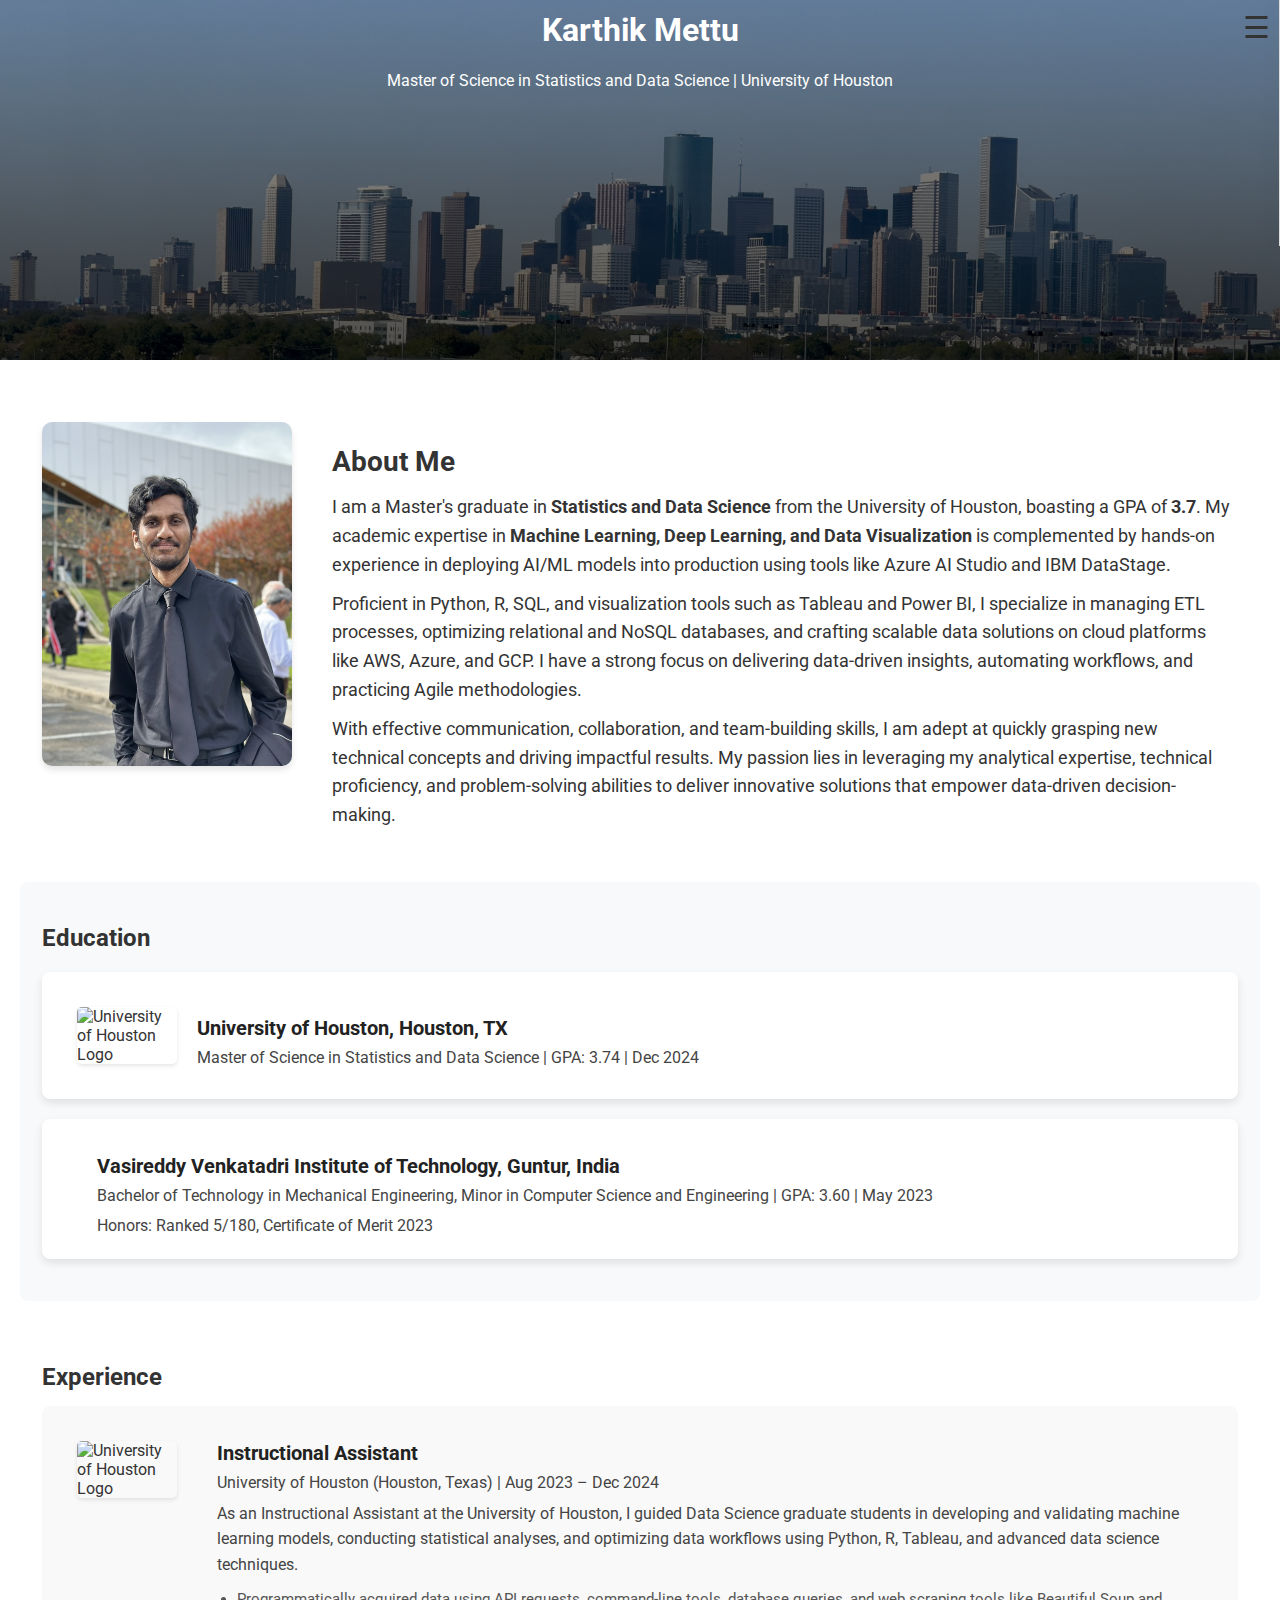
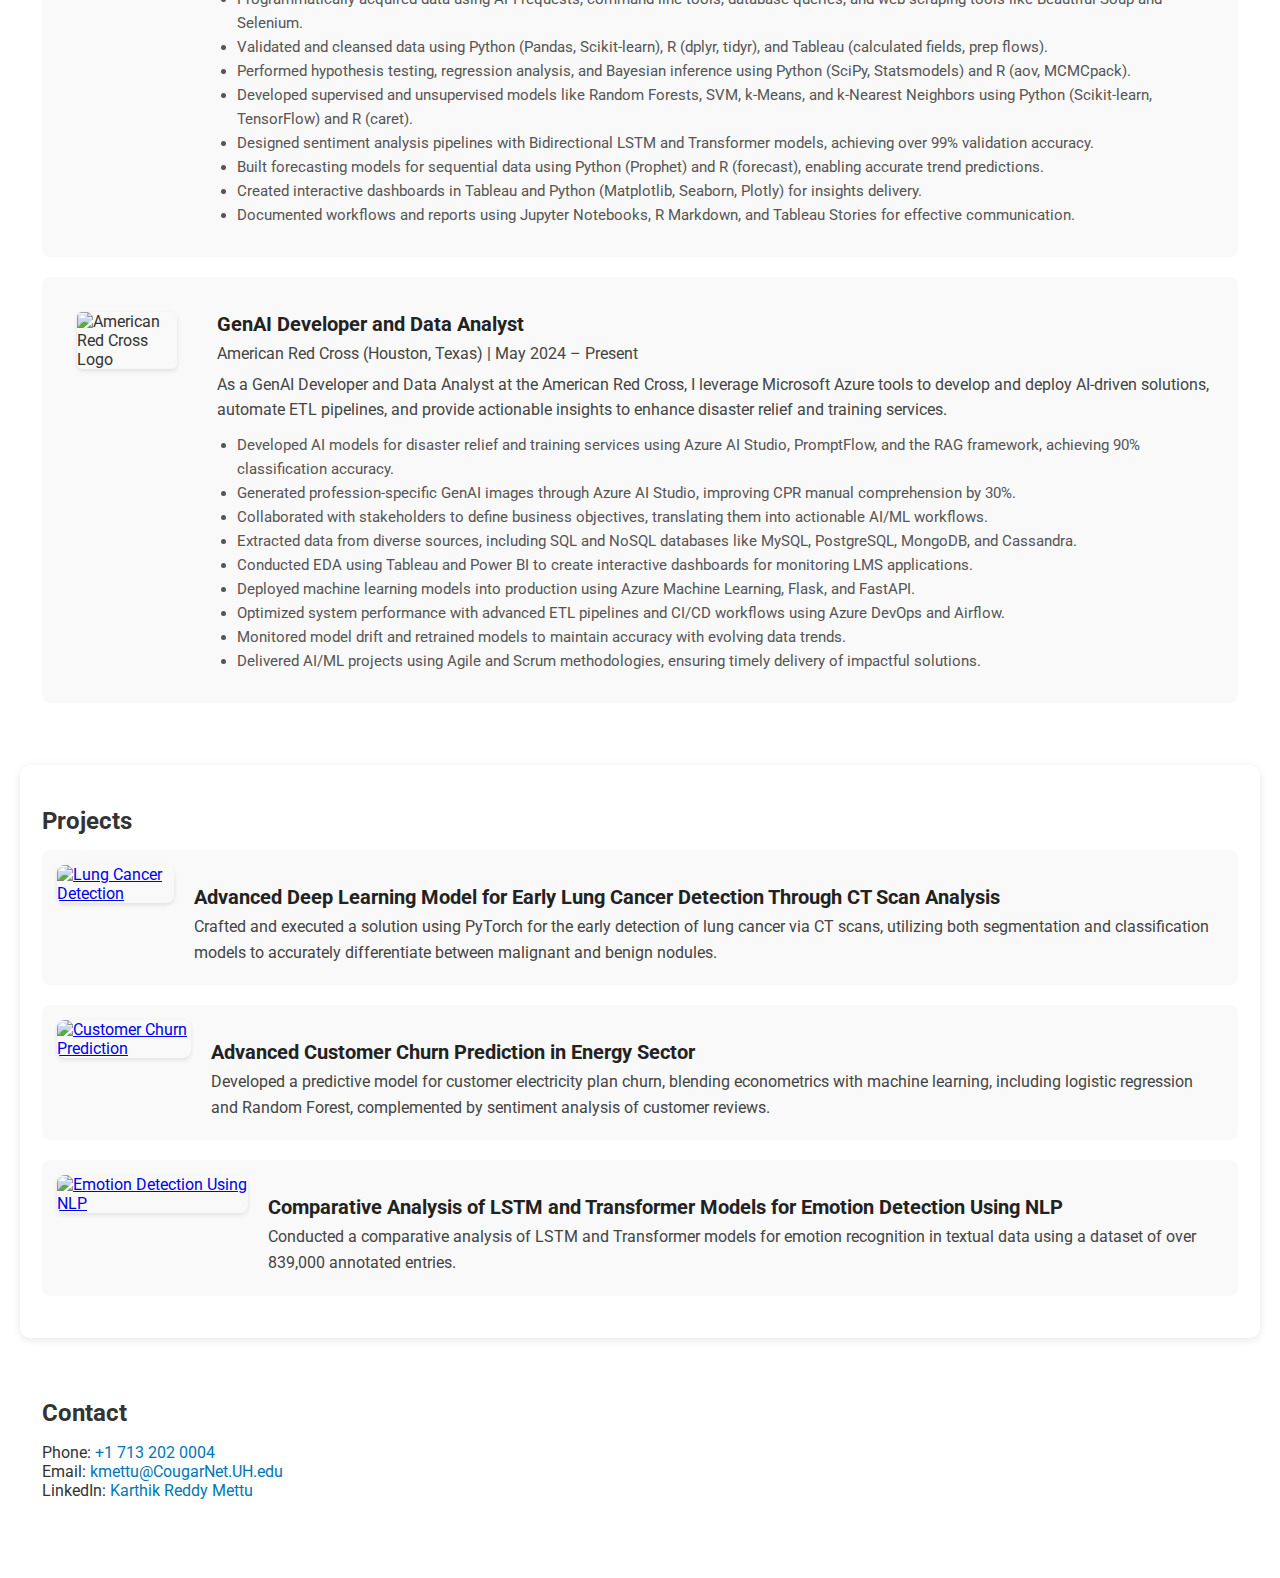
==== Files/index.html @ 7f6a50a9 "Add files via upload" ====
<!DOCTYPE html>
<html lang="en">
<head>
    <meta charset="UTF-8">
    <meta name="viewport" content="width=device-width, initial-scale=1.0">
    <title>Karthik Mettu - Personal Webpage</title>
    <link rel="stylesheet" href="styles.css">
    

</head>
<body>
    <div id="mySidenav" class="sidenav">
        <a href="#about">About Me</a>
        <a href="#education">Education</a>
        <a href="#experience">Experience</a>
        <a href="#projects">Projects</a>
        <a href="#contact">Contact</a>
    </div>
    <span style="font-size:30px; cursor:pointer; position:fixed; right:10px; top:10px; z-index:2000;" onclick="toggleNav()">☰</span>


    <header class="header-background">
        <div class="header-content">
            <div>
                <h1>Karthik Mettu</h1>
                <p>Master of Science in Statistics and Data Science | University of Houston</p>
            </div>
        </div>
    </header>
    <div class="container">
        <!-- Your sections go here -->
        <!-- Sections for About Me, Education, etc., go here -->
        
        <section id="about" class="section">
            <div class="about-container">
                <img src="Website_Cover_Pic.jpg" alt="Profile Picture" class="cover-pic">
                <div class="about-text">
                    <h2>About Me</h2>
                    <p>
                        I am a Master's graduate in<strong> Statistics and Data Science</strong> from the University of Houston, boasting a GPA of <strong>3.7</strong>. My academic expertise in <strong>Machine Learning, Deep Learning, and Data Visualization</strong> is complemented by hands-on experience in deploying AI/ML models into production using tools like Azure AI Studio and IBM DataStage.
                    </p>
                    <p>
                        Proficient in Python, R, SQL, and visualization tools such as Tableau and Power BI, I specialize in managing ETL processes, optimizing relational and NoSQL databases, and crafting scalable data solutions on cloud platforms like AWS, Azure, and GCP. I have a strong focus on delivering data-driven insights, automating workflows, and practicing Agile methodologies.
                    </p>
                    <p>
                        With effective communication, collaboration, and team-building skills, I am adept at quickly grasping new technical concepts and driving impactful results. My passion lies in leveraging my analytical expertise, technical proficiency, and problem-solving abilities to deliver innovative solutions that empower data-driven decision-making.
                    </p>
                    
                </div>
            </div>
        </section>
        
        
        
        
        
        
        
            

        
        <section id="education" class="section">
            <h2>Education</h2>
            <div class="education-entry">
                
                <div class="logo-container">
                    <img src="D:\MSDS UH FALL 23\Personal Website\NSM_Logo.png" alt="University of Houston Logo" style="width:100px;">
                </div>
                <div class="text-content">
                    <h3>University of Houston, Houston, TX</h3>
                    <p>Master of Science in Statistics and Data Science | GPA: 3.74 | Dec 2024</p>
                </div>
            </div>
            <div class="education-entry">
                <div class="logo-container">
                   
                </div>
                <div class="text-content">
                    <h3>Vasireddy Venkatadri Institute of Technology, Guntur, India</h3>
                    <p>Bachelor of Technology in Mechanical Engineering, Minor in Computer Science and Engineering | GPA: 3.60 | May 2023</p>
                    <p>Honors: Ranked 5/180, Certificate of Merit 2023</p>
                </div>
            </div>
        </section>
        
             
                
        
        
        
            <section id="experience" class="section">
                <h2 class="section-title">Experience</h2>
            
                <!-- Experience Entry 1: Instructional Assistant -->
                <div class="experience-entry">
                    <div class="logo-container">
                        <img src="D:\MSDS UH FALL 23\Personal Website\uh_red.png" alt="University of Houston Logo" style="width:100px;">
                    </div>
                    <div class="text-content">
                        <h3>Instructional Assistant</h3>
                        <p>University of Houston (Houston, Texas) | Aug 2023 – Dec 2024</p>
                        <p>
                            As an Instructional Assistant at the University of Houston, I guided Data Science graduate students in developing and validating machine learning models, conducting statistical analyses, and optimizing data workflows using Python, R, Tableau, and advanced data science techniques.
                        </p>
                        <ul>
                            <li>Programmatically acquired data using API requests, command-line tools, database queries, and web scraping tools like Beautiful Soup and Selenium.</li>
                            <li>Validated and cleansed data using Python (Pandas, Scikit-learn), R (dplyr, tidyr), and Tableau (calculated fields, prep flows).</li>
                            <li>Performed hypothesis testing, regression analysis, and Bayesian inference using Python (SciPy, Statsmodels) and R (aov, MCMCpack).</li>
                            <li>Developed supervised and unsupervised models like Random Forests, SVM, k-Means, and k-Nearest Neighbors using Python (Scikit-learn, TensorFlow) and R (caret).</li>
                            <li>Designed sentiment analysis pipelines with Bidirectional LSTM and Transformer models, achieving over 99% validation accuracy.</li>
                            <li>Built forecasting models for sequential data using Python (Prophet) and R (forecast), enabling accurate trend predictions.</li>
                            <li>Created interactive dashboards in Tableau and Python (Matplotlib, Seaborn, Plotly) for insights delivery.</li>
                            <li>Documented workflows and reports using Jupyter Notebooks, R Markdown, and Tableau Stories for effective communication.</li>
                        </ul>
                    </div>
                </div>
            
                <!-- Experience Entry 2: GenAI Developer and Data Analyst -->
                <div class="experience-entry">
                    <div class="logo-container">
                        <img src="D:\MSDS UH FALL 23\Personal Website\red_cross.jpeg" alt="American Red Cross Logo" style="width:100px;">
                    </div>
                    <div class="text-content">
                        <h3>GenAI Developer and Data Analyst</h3>
                        <p>American Red Cross (Houston, Texas) | May 2024 – Present</p>
                        <p>
                            As a GenAI Developer and Data Analyst at the American Red Cross, I leverage Microsoft Azure tools to develop and deploy AI-driven solutions, automate ETL pipelines, and provide actionable insights to enhance disaster relief and training services.
                        </p>
                        <ul>
                            <li>Developed AI models for disaster relief and training services using Azure AI Studio, PromptFlow, and the RAG framework, achieving 90% classification accuracy.</li>
                            <li>Generated profession-specific GenAI images through Azure AI Studio, improving CPR manual comprehension by 30%.</li>
                            <li>Collaborated with stakeholders to define business objectives, translating them into actionable AI/ML workflows.</li>
                            <li>Extracted data from diverse sources, including SQL and NoSQL databases like MySQL, PostgreSQL, MongoDB, and Cassandra.</li>
                            <li>Conducted EDA using Tableau and Power BI to create interactive dashboards for monitoring LMS applications.</li>
                            <li>Deployed machine learning models into production using Azure Machine Learning, Flask, and FastAPI.</li>
                            <li>Optimized system performance with advanced ETL pipelines and CI/CD workflows using Azure DevOps and Airflow.</li>
                            <li>Monitored model drift and retrained models to maintain accuracy with evolving data trends.</li>
                            <li>Delivered AI/ML projects using Agile and Scrum methodologies, ensuring timely delivery of impactful solutions.</li>
                        </ul>
                    </div>
                </div>
            </section>
            
        
            <section id="projects" class="section">
                <h2 class="section-title">Projects</h2>
            
                <!-- Project 1 -->
                <div class="project-entry">
                    <a href="https://github.com/your-repo/Lung-Cancer-Detection" target="_blank">
                        <img src="path_to_cover_image_1.jpg" alt="Lung Cancer Detection" class="project-cover">
                    </a>
                    <div class="text-content">
                        <h3>Advanced Deep Learning Model for Early Lung Cancer Detection Through CT Scan Analysis</h3>
                        <p>
                            Crafted and executed a solution using PyTorch for the early detection of lung cancer via CT scans,
                            utilizing both segmentation and classification models to accurately differentiate between malignant
                            and benign nodules.
                        </p>
                    </div>
                </div>
            
                <!-- Project 2 -->
                <div class="project-entry">
                    <a href="https://github.com/your-repo/Customer-Churn-Prediction" target="_blank">
                        <img src="path_to_cover_image_2.jpg" alt="Customer Churn Prediction" class="project-cover">
                    </a>
                    <div class="text-content">
                        <h3>Advanced Customer Churn Prediction in Energy Sector</h3>
                        <p>
                            Developed a predictive model for customer electricity plan churn, blending econometrics with machine
                            learning, including logistic regression and Random Forest, complemented by sentiment analysis of
                            customer reviews.
                        </p>
                    </div>
                </div>
            
                <!-- Project 3 -->
                <div class="project-entry">
                    <a href="https://github.com/your-repo/Emotion-Detection-NLP" target="_blank">
                        <img src="path_to_cover_image_3.jpg" alt="Emotion Detection Using NLP" class="project-cover">
                    </a>
                    <div class="text-content">
                        <h3>Comparative Analysis of LSTM and Transformer Models for Emotion Detection Using NLP</h3>
                        <p>
                            Conducted a comparative analysis of LSTM and Transformer models for emotion recognition in textual data
                            using a dataset of over 839,000 annotated entries.
                        </p>
                    </div>
                </div>
            
                <!-- Add more projects here with the same structure -->
            </section>
            
        
       


        <section id="contact" class="section"> 
            <h2 class="section-title">Contact</h2>
            <p class="contact-info">
                Phone: <a href="tel:+17132020004">+1 713 202 0004</a><br>
                Email: <a href="mailto:kmettu@CougarNet.UH.edu">kmettu@CougarNet.UH.edu</a><br>
                LinkedIn: <a href="https://www.linkedin.com/in/karthik-reddy-mettu-62b419192/" target="_blank">Karthik Reddy Mettu</a>
            </p>
        </section>
        <!-- Other sections remain unchanged -->
    </div>
    <script src="scripts.js"></script>

</body>
</html>
---- Files/styles.css ----
@import url('https://fonts.googleapis.com/css2?family=Open+Sans:wght@300;400;700&display=swap');
@import url('https://fonts.googleapis.com/css2?family=Roboto:wght@300;400;700&display=swap');


body {
    font-family: 'Roboto', sans-serif;
    margin: 0;
    padding: 0;
    background-color: #fff;
    color: #333;
}

.header-background {
    background: url('path_to_your_background_image.jpg') no-repeat center center;
    background-size: cover;
    color: #fff;
    padding: 180px 50px;
    position: relative;
    overflow: hidden;
}


.header-background {
    background: url('Downtown_Houston_Click_Cropped.jpg') no-repeat center center;
    background-size: cover;
    color: #fff;
    padding: 180px 50px;
    position: relative;
    overflow: hidden;
}

.header-background::before {
    content: "";
    position: absolute;
    top: 0;
    right: 0;
    bottom: 0;
    left: 0;
    background: linear-gradient(to bottom, rgba(0,0,0,0.3) 0%, rgba(0,0,0,0.7) 100%);
    z-index: 0;
}

.header-content {
    position: relative;
    display: flex;
    justify-content: center;
    align-items: center;
    width: 100%;
    text-align: center;
    z-index: 1;
    padding: 10px 0;
    margin-top: -200px;
}

nav {
    position: sticky;
    top: 0;
    background-color: rgba(0, 0, 0, 0.75);
    z-index: 1000;
    width: 100%;
}

nav a {
    float: left;
    display: block;
    color: #fff;
    text-align: center;
    padding: 14px 30px;
    text-decoration: none;
    margin-right: 10px;
    text-shadow: 0 1px 3px rgba(0, 0, 0, 0.5);
    transition: background-color 0.3s, transform 0.3s;
}

nav a:hover {
    background-color: #e63946;
    transform: translateY(-2px);
}

.container {
    padding: 20px;
}

.flex-container {
    display: flex;
    align-items: center;
    justify-content: flex-start;
    width: 100%;
}



.contact-info a {
    color: #0077b6;
    text-decoration: none;
}

.contact-info a:hover {
    text-decoration: underline;
}

.sidenav {
    width: 0;
    height: auto;
    position: fixed;
    right: 0;
    top: 0;
    background-color: rgba(255, 255, 255, 0.95);
    overflow-x: hidden;
    transition: width 0.5s;
    padding-top: 20px;
    box-shadow: -5px 0 15px rgba(0, 0, 0, 0.2);
    border-left: 1px solid #ddd;
    z-index: 2000;
}

.sidenav a {
    padding: 10px 15px;
    text-decoration: none;
    font-size: 18px;
    color: #333;
    display: block;
    transition: color 0.3s, background-color 0.3s;
}

.sidenav a:hover {
    color: #000;
    background-color: #e0e0e0;
}

#mySidenav:hover {
    background-color: rgba(255, 255, 255, 1);
}

span {
    font-size: 30px;
    cursor: pointer;
    position: fixed;
    right: 10px;
    top: 10px;
    z-index: 2100;
}

#education {
    background-color: #f8f9fa;
    padding: 20px;
    border-radius: 8px;
}

#education .section-title {
    color: #2c3e50;
    border-bottom: 2px solid #2980b9;
    padding-bottom: 10px;
    margin-bottom: 20px;
    font-size: 24px; /* Ensure visibility and distinction */
}

.education-entry {
    display: flex;
    align-items: center;
    background-color: #ffffff;
    padding: 15px;
    border-radius: 8px;
    box-shadow: 0 4px 8px rgba(0,0,0,0.1);
    margin-bottom: 20px;
}

.logo-container {
    padding: 20px;
    display: flex;
    justify-content: center;
    align-items: center;
}

.university-logo {
    width: 100px;
    height: auto;
    border-radius: 50%;
}

.text-content {
    flex-grow: 1;
}

.text-content h3 {
    color: #34495e;
    font-size: 18px;
}

.text-content p {
    color: #7f8c8d;
    font-size: 16px;
    line-height: 1.6;
}

/* Base styles for sections */


/* Hover styles to focus a section */
/* Base styles for sections */
/* Base styles for sections */
/* Base styles for sections */
.section {
    background-color: #ffffff;  /* White background for clarity */
    padding: 20px;
    margin-bottom: 20px;
    border-radius: 8px;
    border: 2px solid transparent; /* Maintain layout consistency */
    box-shadow: 0 2px 6px rgba(0,0,0,0.1); /* Subtle shadow for depth */
    transition: transform 0.3s ease, box-shadow 0.3s ease, border-color 0.3s ease; /* Smooth transitions */
}

/* Hover styles to focus a section */
.section:hover {
    transform: scale(1.03);  /* Slightly enlarge the section */
    box-shadow: 0 4px 12px rgba(0,0,0,0.15);  /* Enhanced shadow for a "lifted" effect */
    background-color: #f9f9f9;  /* Very light grey background to subtly highlight */
    background: linear-gradient(to right, #AFCBFF, #E0FFFF); /* Gradient from pastel blue to light cyan */
    border-color: #B0E0E6; /* Complementary soft cyan border */
}

	
}






/* About Section */
/* Container for About Section */

/* General Body Styling */
body {
    font-family: 'Roboto', sans-serif;
    margin: 0;
    padding: 0;
    background-color: #ffffff; /* White background */
    color: #333; /* Default text color */
}

/* About Section Styling */
.section {
    padding: 20px; /* Unified padding for the section */
    margin: 20px auto; /* Center section and add margin around */
    background-color: #ffffff; /* Default white background */
    border-radius: 10px; /* Smooth rounded corners */
    box-shadow: none; /* No shadow by default */
    max-width: 1200px; /* Centered content with restricted width */
    transition: all 0.3s ease; /* Smooth transition for hover effect */
}

/* Hover Effect for Section */
.section:hover {
    background: linear-gradient(to right, #AFCBFF, #E0FFFF); /* Light gradient on hover */
    box-shadow: 0 4px 12px rgba(0, 0, 0, 0.2); /* Add shadow on hover */
    transform: scale(1.02); /* Slight zoom effect */
}

/* About Container */
.about-container {
    display: flex; /* Align items horizontally */
    flex-direction: row; /* Ensure horizontal layout */
    align-items: flex-start; /* Align items to the top */
    justify-content: flex-start; /* Align items to the left */
    gap: 40px; /* Add space between the image and the text */
}

/* Image Styling */
.cover-pic {
    width: 250px; /* Fixed image width */
    height: auto; /* Maintain aspect ratio */
    border-radius: 10px; /* Rounded image corners */
    object-fit: cover; /* Ensure proper image fit */
    flex-shrink: 0; /* Prevent the image from shrinking */
    box-shadow: 0 4px 6px rgba(0, 0, 0, 0.1); /* Subtle shadow for the image */
}

/* Text Styling */
.about-text {
    flex: 1; /* Allow the text container to fill remaining space */
    max-width: 900px; /* Restrict the width of the text */
}

.about-text h2 {
    margin-bottom: 15px;
    font-size: 28px; /* Larger font size for the heading */
    font-weight: bold;
    color: #333; /* Darker text color for contrast */
}

.about-text p {
    margin: 10px 0;
    font-size: 18px; /* Slightly larger font size */
    line-height: 1.6; /* Increase line height for readability */
}

/* Responsive Adjustments */
@media (max-width: 768px) {
    .about-container {
        flex-direction: column; /* Stack the image and text vertically */
        align-items: center; /* Center align the items */
        text-align: center; /* Center align text */
    }

    .cover-pic {
        width: 200px; /* Adjust image size for smaller screens */
        margin-bottom: 20px; /* Add space below the image */
    }

    .about-text {
        max-width: 100%; /* Allow text to take the full width */
    }
}

/* General Styling for the Section */


/* Section Title */
.section-title {
    font-size: 24px;
    font-weight: bold;
    margin-bottom: 15px;
    color: #333; /* Dark text for good readability */
}

/* Experience Entry */
.experience-entry {
    display: flex;
    align-items: flex-start;
    gap: 20px;
    margin-bottom: 20px;
    padding: 15px;
    border-radius: 8px; /* Smooth rounded corners */
    background-color: #f9f9f9; /* Light gray background for default state */
    transition: all 0.3s ease; /* Smooth hover transition */
}

/* Hover Effect for Experience Entry */
.experience-entry:hover {
    background-color: #e6f4ff; /* Light blue background for hover state */
    box-shadow: 0 4px 12px rgba(0, 0, 0, 0.15); /* Slightly elevated shadow */
    transform: scale(1.02); /* Slight zoom on hover */
}

/* Logo Styling */
.logo-container img {
    width: 80px; /* Smaller logo size for minimalistic look */
    height: auto;
    border-radius: 5px; /* Slightly rounded logo edges */
    box-shadow: 0 2px 4px rgba(0, 0, 0, 0.1); /* Subtle shadow for logos */
}

/* Text Content Styling */
.text-content h3 {
    font-size: 20px;
    font-weight: bold;
    margin-bottom: 5px;
    color: #222; /* Slightly darker text for better readability */
}

.text-content p {
    margin: 5px 0;
    font-size: 16px;
    line-height: 1.6;
    color: #444; /* Neutral gray for body text */
}

.text-content ul {
    margin-top: 10px;
    padding-left: 20px;
    font-size: 15px;
    line-height: 1.6;
    color: #555; /* Slightly darker gray for list items */
}

/* Responsive Design */
@media (max-width: 768px) {
    .experience-entry {
        flex-direction: column; /* Stack content vertically on small screens */
        align-items: center; /* Center-align items */
        text-align: center;
    }

    .logo-container img {
        width: 60px; /* Smaller logos for smaller screens */
        margin-bottom: 10px;
    }

    .text-content h3 {
        font-size: 18px;
    }

    .text-content ul {
        text-align: left; /* Keep list alignment consistent */
    }
}


/* General Styling for Project Section */
#projects {
    padding: 20px;
    margin: 20px auto;
    max-width: 1200px;
    background-color: #ffffff;
    border-radius: 10px;
    box-shadow: 0 2px 8px rgba(0, 0, 0, 0.1);
}

/* Styling for Project Entries */
.project-entry {
    display: flex;
    align-items: flex-start;
    gap: 20px;
    margin-bottom: 20px;
    padding: 15px;
    border-radius: 8px;
    background-color: #f9f9f9;
    transition: all 0.3s ease;
}

/* Hover Effect for Project Entry */
.project-entry:hover {
    background-color: #e6f4ff;
    box-shadow: 0 4px 12px rgba(0, 0, 0, 0.15);
    transform: scale(1.02);
}

/* Cover Image Styling */
.project-cover {
    width: 200px;
    height: 150px;
    border-radius: 8px;
    object-fit: cover;
    box-shadow: 0 2px 4px rgba(0, 0, 0, 0.1);
    transition: all 0.3s ease;
}

/* Hover Effect for Cover Image */
.project-entry:hover .project-cover {
    box-shadow: 0 4px 8px rgba(0, 0, 0, 0.2);
    transform: scale(1.05);
}

/* Text Content Styling */
.text-content h3 {
    font-size: 20px;
    font-weight: bold;
    margin-bottom: 5px;
    color: #222;
}

.text-content p {
    margin: 5px 0;
    font-size: 16px;
    line-height: 1.6;
    color: #444;
}

/* Responsive Design */
@media (max-width: 768px) {
    .project-entry {
        flex-direction: column;
        align-items: center;
        text-align: center;
    }

    .project-cover {
        width: 100%;
        height: auto;
        margin-bottom: 10px;
    }
}
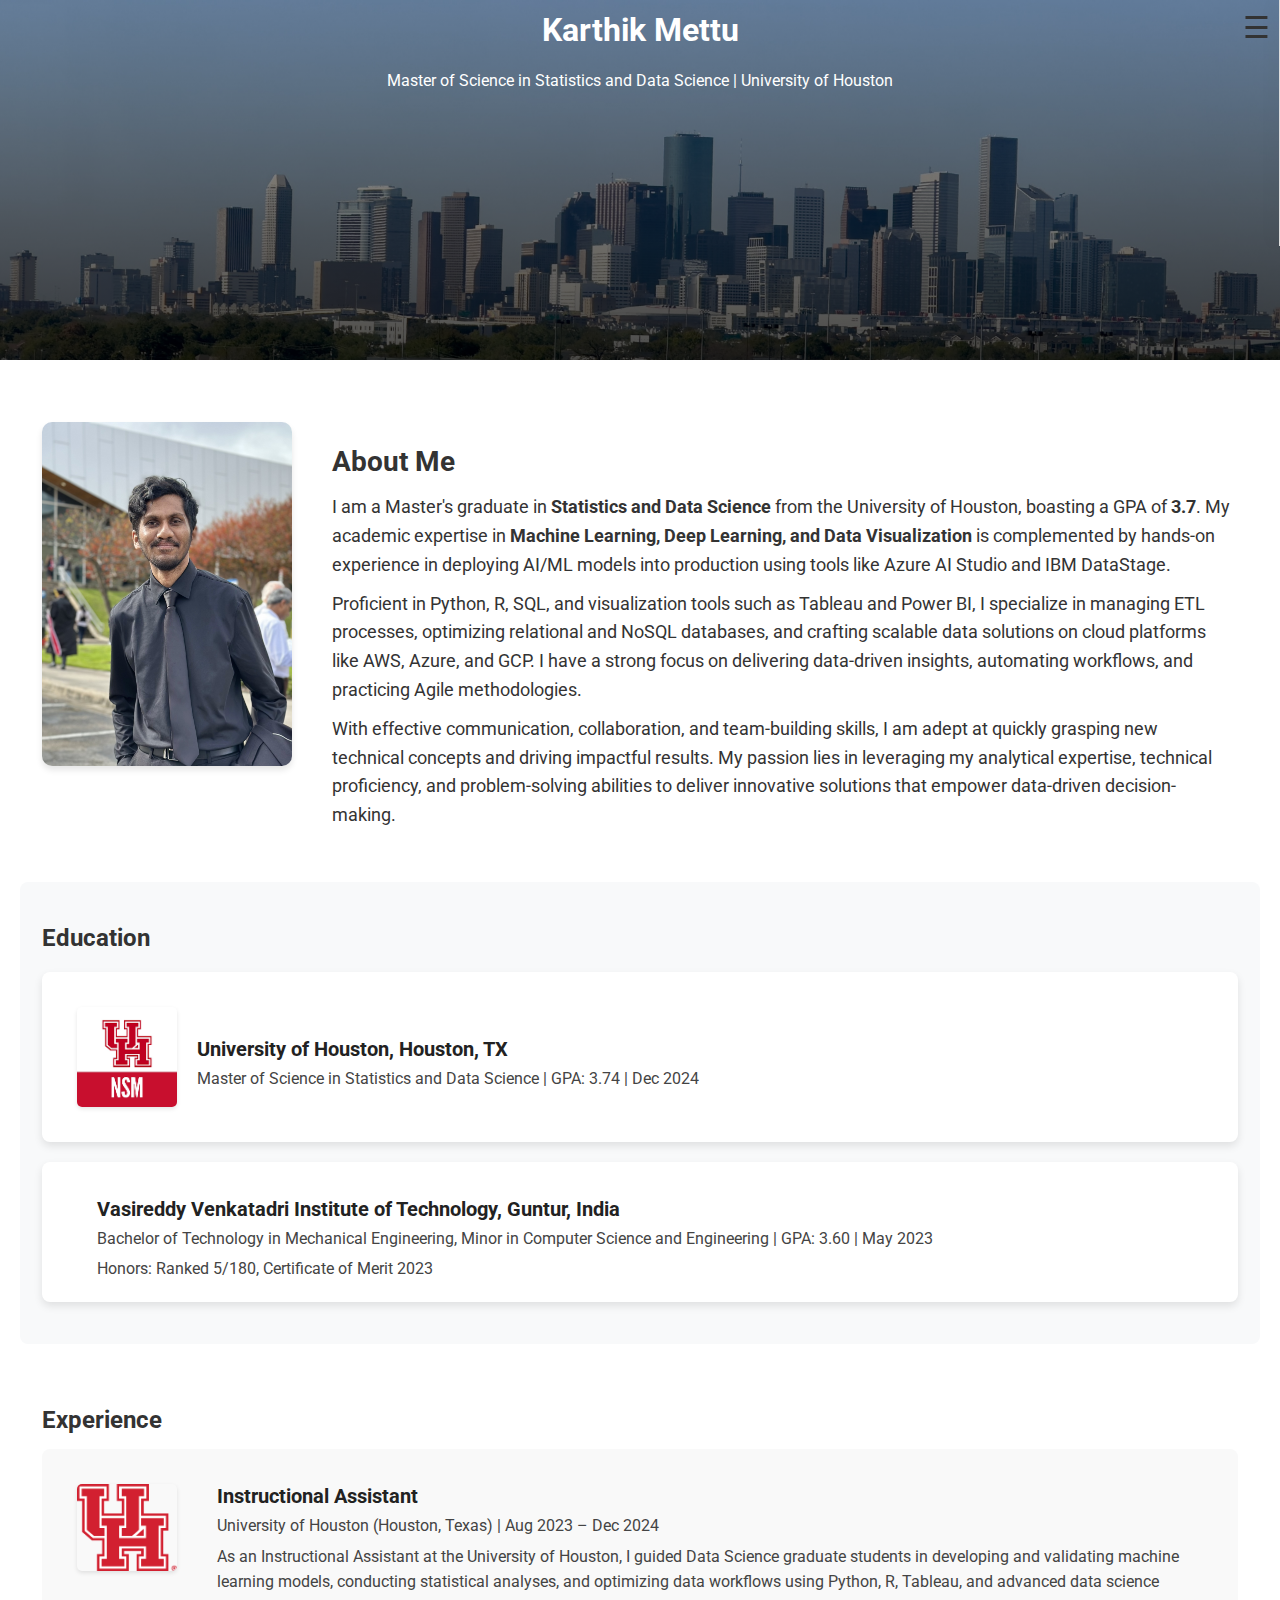
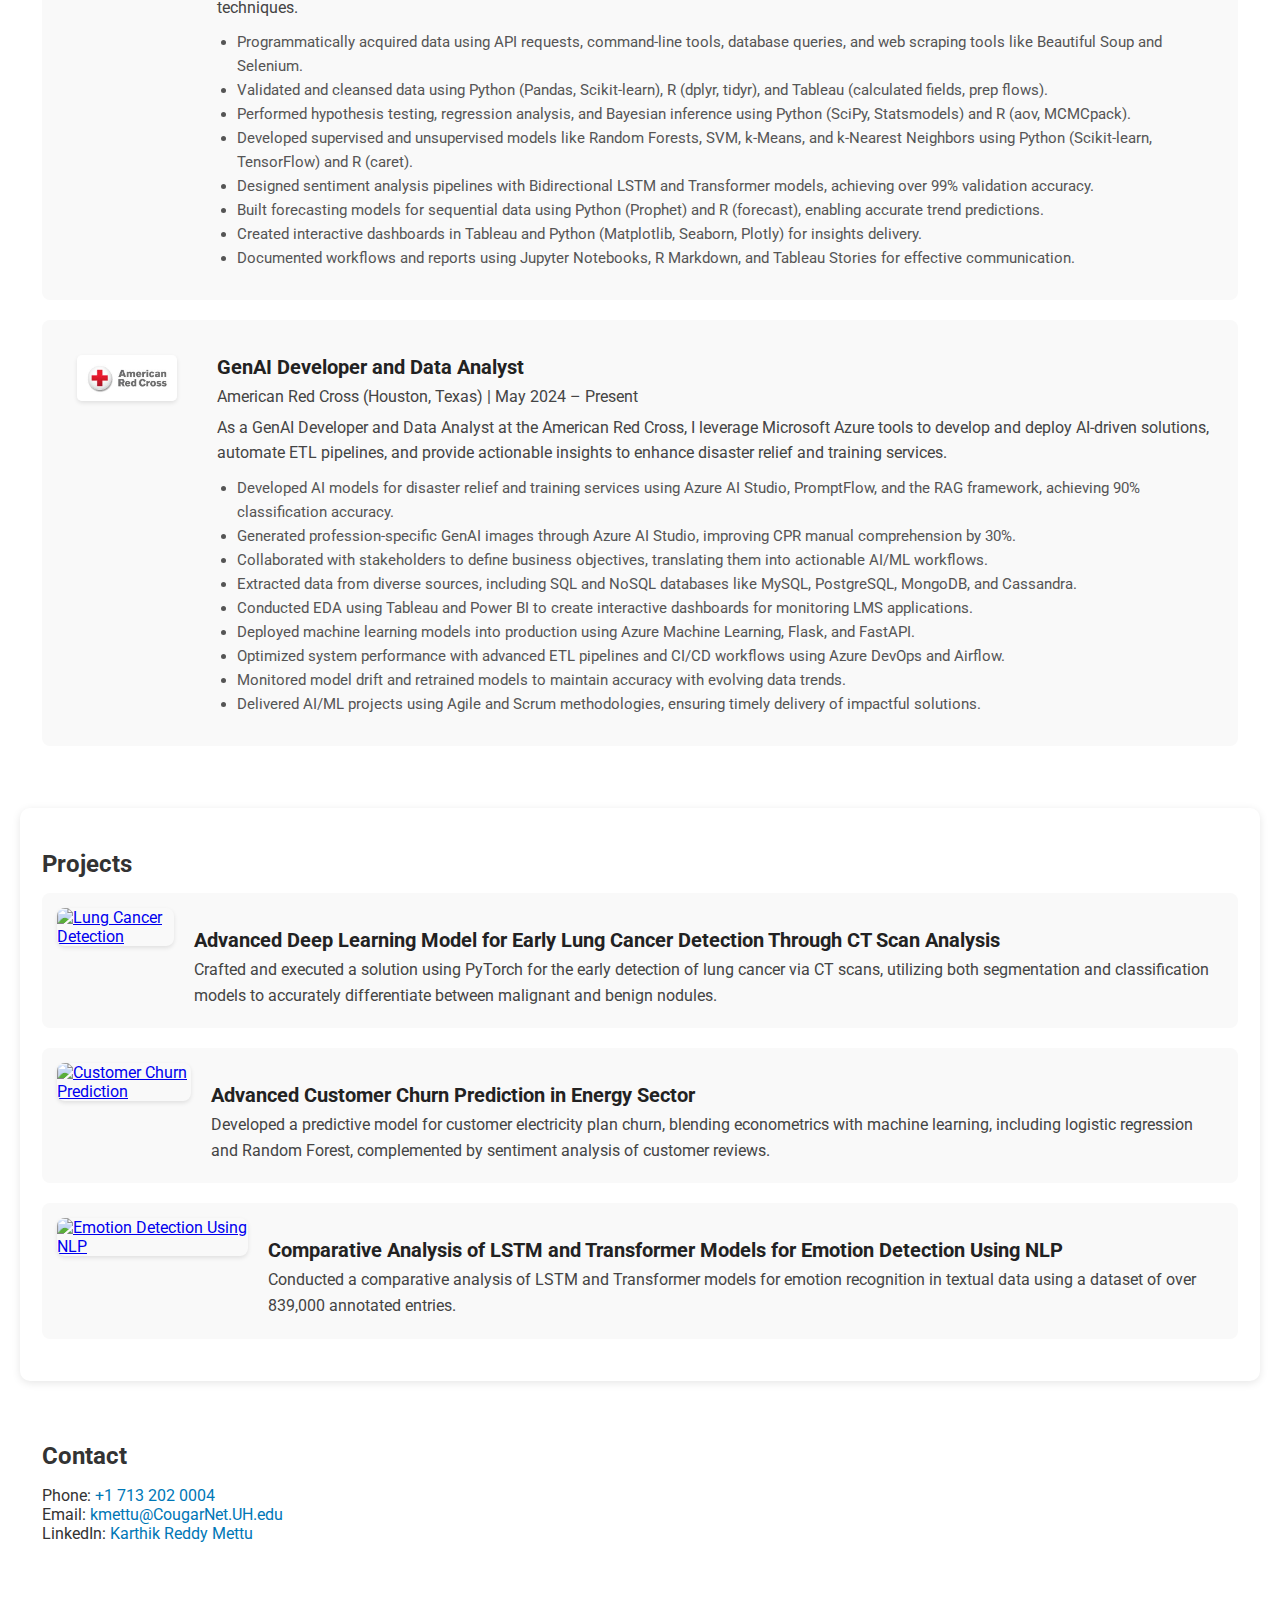
==== commit 0370b8ca: "Update index.html" ====
--- a/Files/index.html
+++ b/Files/index.html
@@ -64,7 +64,7 @@
             <div class="education-entry">
                 
                 <div class="logo-container">
-                    <img src="D:\MSDS UH FALL 23\Personal Website\NSM_Logo.png" alt="University of Houston Logo" style="width:100px;">
+                    <img src="NSM_Logo.png" alt="University of Houston Logo" style="width:100px;">
                 </div>
                 <div class="text-content">
                     <h3>University of Houston, Houston, TX</h3>
@@ -94,7 +94,7 @@
                 <!-- Experience Entry 1: Instructional Assistant -->
                 <div class="experience-entry">
                     <div class="logo-container">
-                        <img src="D:\MSDS UH FALL 23\Personal Website\uh_red.png" alt="University of Houston Logo" style="width:100px;">
+                        <img src="uh_red.png" alt="University of Houston Logo" style="width:100px;">
                     </div>
                     <div class="text-content">
                         <h3>Instructional Assistant</h3>
@@ -118,7 +118,7 @@
                 <!-- Experience Entry 2: GenAI Developer and Data Analyst -->
                 <div class="experience-entry">
                     <div class="logo-container">
-                        <img src="D:\MSDS UH FALL 23\Personal Website\red_cross.jpeg" alt="American Red Cross Logo" style="width:100px;">
+                        <img src="red_cross.jpeg" alt="American Red Cross Logo" style="width:100px;">
                     </div>
                     <div class="text-content">
                         <h3>GenAI Developer and Data Analyst</h3>
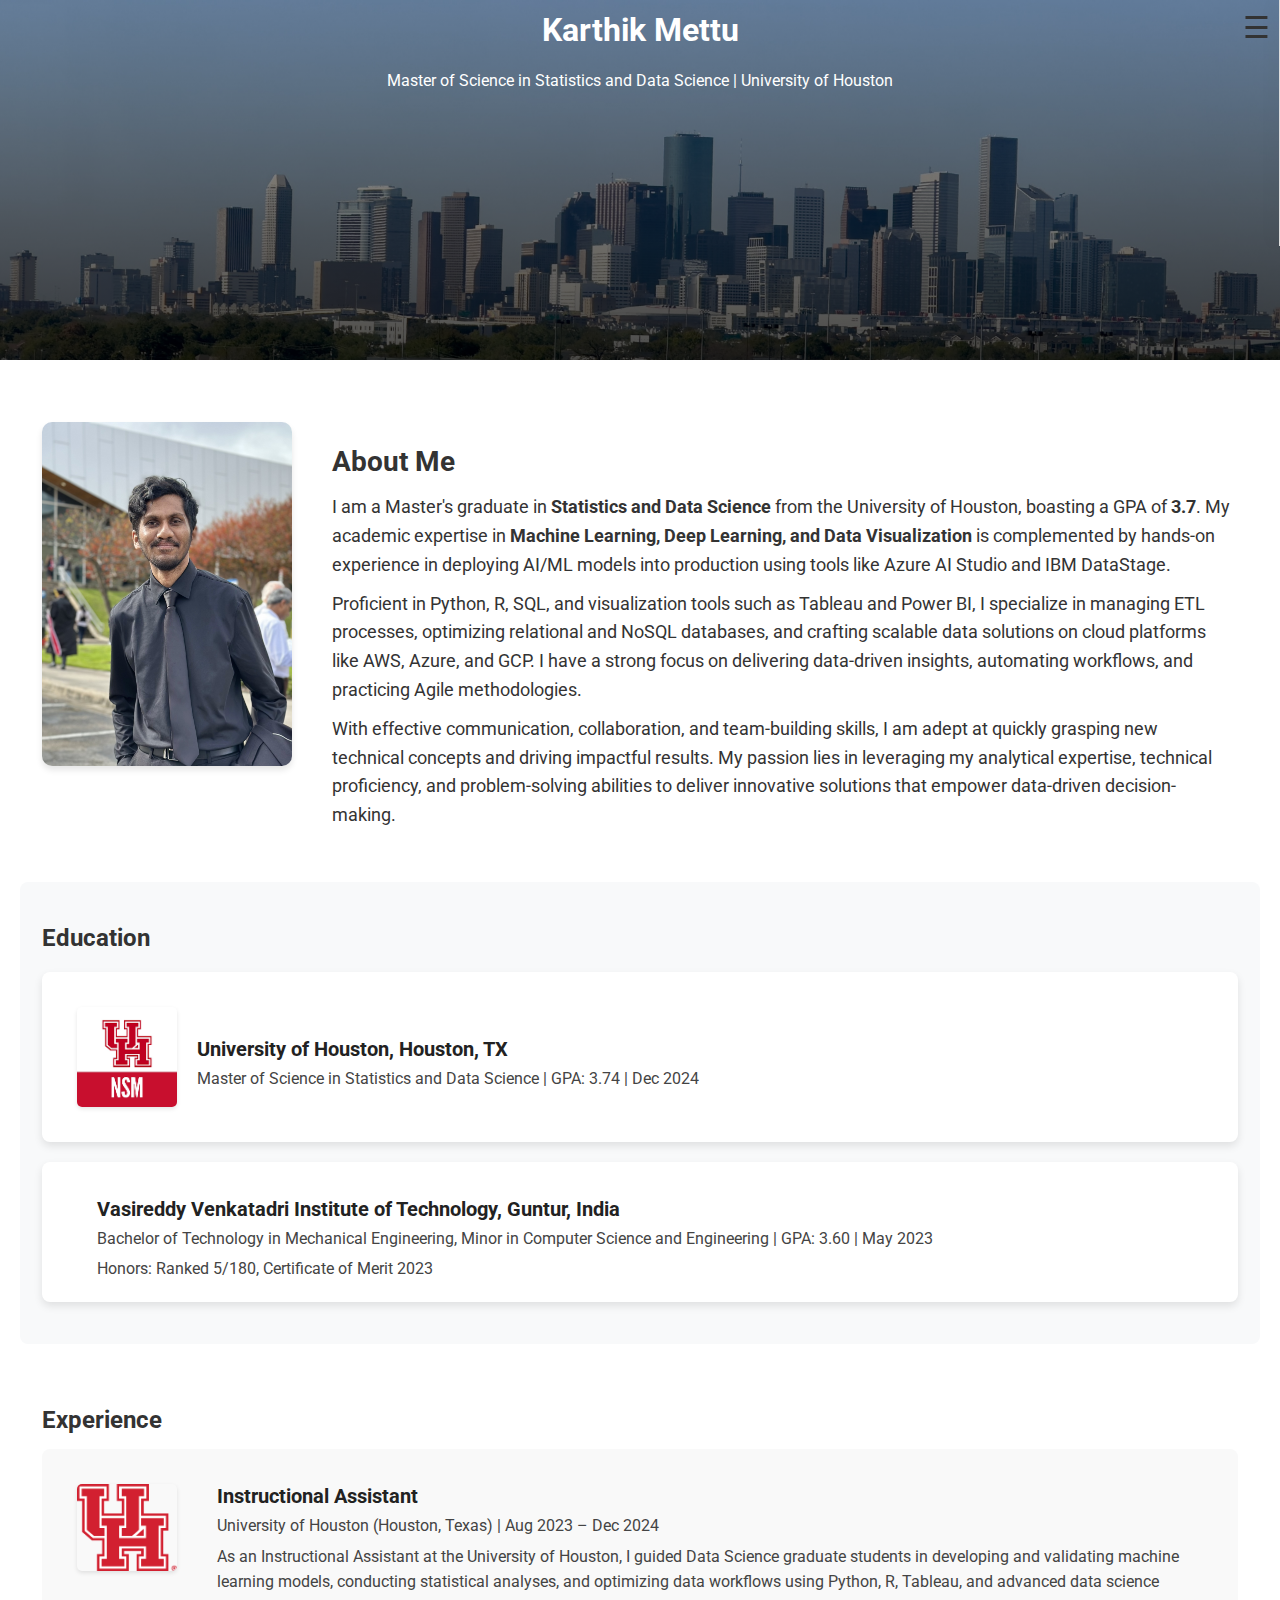
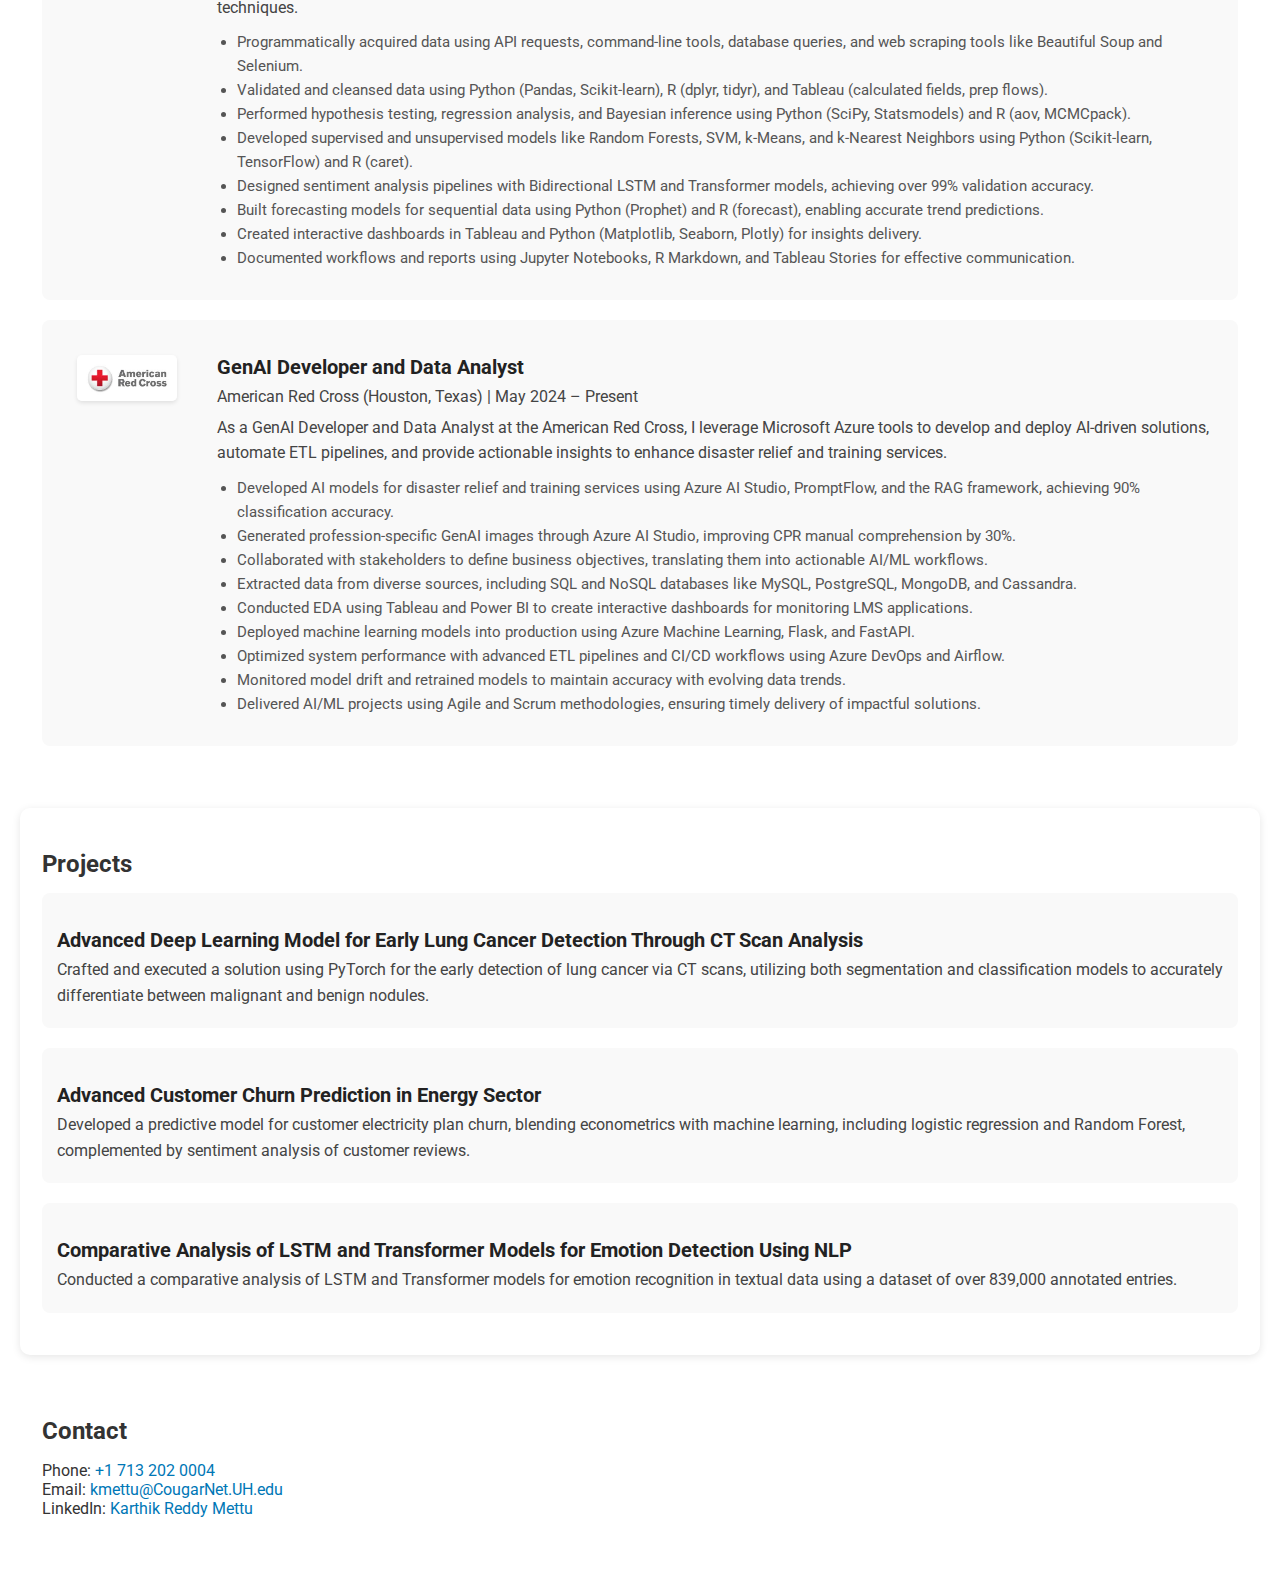
==== commit 84d6f3f1: "Update index.html" ====
--- a/Files/index.html
+++ b/Files/index.html
@@ -147,8 +147,7 @@
             
                 <!-- Project 1 -->
                 <div class="project-entry">
-                    <a href="https://github.com/your-repo/Lung-Cancer-Detection" target="_blank">
-                        <img src="path_to_cover_image_1.jpg" alt="Lung Cancer Detection" class="project-cover">
+                   
                     </a>
                     <div class="text-content">
                         <h3>Advanced Deep Learning Model for Early Lung Cancer Detection Through CT Scan Analysis</h3>
@@ -162,8 +161,7 @@
             
                 <!-- Project 2 -->
                 <div class="project-entry">
-                    <a href="https://github.com/your-repo/Customer-Churn-Prediction" target="_blank">
-                        <img src="path_to_cover_image_2.jpg" alt="Customer Churn Prediction" class="project-cover">
+                    
                     </a>
                     <div class="text-content">
                         <h3>Advanced Customer Churn Prediction in Energy Sector</h3>
@@ -177,8 +175,7 @@
             
                 <!-- Project 3 -->
                 <div class="project-entry">
-                    <a href="https://github.com/your-repo/Emotion-Detection-NLP" target="_blank">
-                        <img src="path_to_cover_image_3.jpg" alt="Emotion Detection Using NLP" class="project-cover">
+                   
                     </a>
                     <div class="text-content">
                         <h3>Comparative Analysis of LSTM and Transformer Models for Emotion Detection Using NLP</h3>
